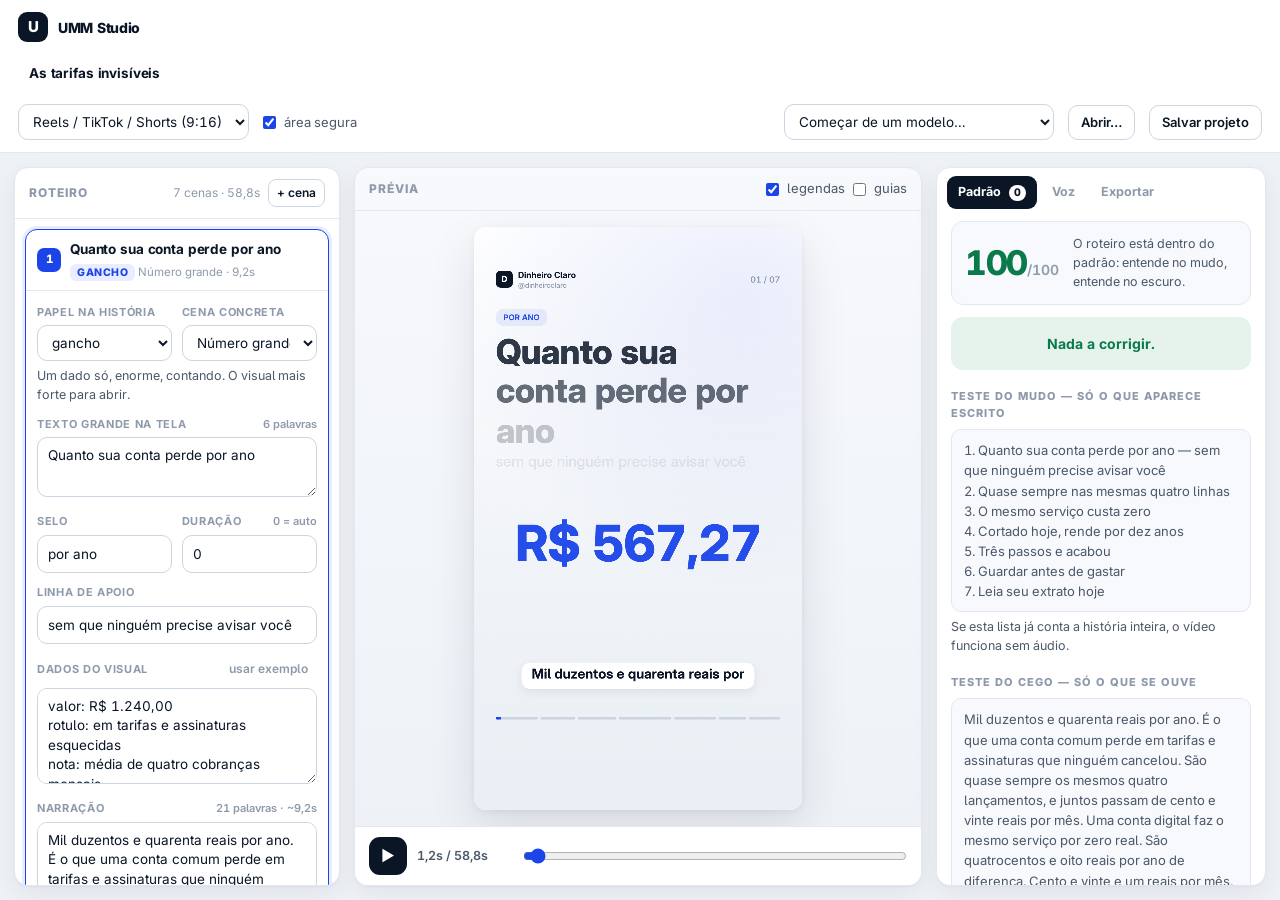
==== criador-de-video/index.html @ 7607dc15 "Adicionar UMM Studio, criador de vídeos fintech faceless Ferramenta estática em criador-de-video/ qu" ====
<!DOCTYPE html>
<html lang="pt-BR">
<head>
<meta charset="UTF-8"/>
<meta name="viewport" content="width=device-width,initial-scale=1"/>
<title>UMM Studio — criador de vídeos fintech</title>
<meta name="description" content="Criador de vídeos verticais faceless com estética fintech clara: texto grande em português, cenas concretas e narração gratuita."/>
<link rel="preconnect" href="https://fonts.googleapis.com"/>
<link rel="preconnect" href="https://fonts.gstatic.com" crossorigin/>
<link href="https://fonts.googleapis.com/css2?family=Inter:wght@400;500;600;700;800&display=swap" rel="stylesheet"/>
<link rel="stylesheet" href="estilo.css"/>
</head>
<body>

<div class="app">

  <header class="topo">
    <div class="marca"><span class="selo">U</span> UMM Studio</div>
    <input class="titulo-projeto" id="titulo-projeto" type="text" value="Novo vídeo" aria-label="Título do projeto"/>
    <select id="formato" style="width:auto" aria-label="Formato"></select>
    <label class="opcao-linha" style="margin:0" title="Reserva as áreas que o Instagram cobre com a própria interface">
      <input type="checkbox" id="area-segura" checked/> área segura
    </label>
    <div class="espaco"></div>
    <select id="modelos" style="width:auto" aria-label="Modelos de roteiro"></select>
    <button class="btn" id="btn-abrir">Abrir…</button>
    <button class="btn" id="btn-salvar">Salvar projeto</button>
    <input type="file" id="arquivo-projeto" accept="application/json" hidden/>
  </header>

  <main class="grade">

    <!-- ------------------- ROTEIRO ------------------- -->
    <section class="painel">
      <header>
        <h2>Roteiro</h2>
        <div class="espaco"></div>
        <span id="resumo-roteiro" style="font-size:12px;color:var(--tinta3)"></span>
        <button class="btn mini" id="btn-add-cena">+ cena</button>
      </header>
      <div class="rolagem"><div class="lista-cenas" id="lista-cenas"></div></div>
    </section>

    <!-- ------------------- PALCO ------------------- -->
    <section class="painel palco">
      <header>
        <h2>Prévia</h2>
        <div class="espaco"></div>
        <label class="opcao-linha" style="margin:0"><input type="checkbox" id="ver-legendas" checked/> legendas</label>
        <label class="opcao-linha" style="margin:0"><input type="checkbox" id="ver-guias"/> guias</label>
      </header>
      <div class="area"><canvas id="tela" width="1080" height="1920"></canvas></div>
      <div class="transporte">
        <button class="tocar" id="btn-tocar" aria-label="Reproduzir">▶</button>
        <span class="tempo" id="tempo">0,0s / 0,0s</span>
        <input type="range" id="linha-tempo" min="0" max="1000" value="0" step="1" aria-label="Linha do tempo"/>
      </div>
    </section>

    <!-- ------------------- PAINEL DIREITO ------------------- -->
    <section class="painel">
      <div class="abas">
        <button class="aba ativa" data-aba="padrao">Padrão <span class="badge" id="badge-padrao" hidden>0</span></button>
        <button class="aba" data-aba="voz">Voz</button>
        <button class="aba" data-aba="exportar">Exportar</button>
      </div>
      <div class="rolagem">

        <!-- PADRÃO -->
        <div class="conteudo-aba" id="aba-padrao">
          <div class="nota">
            <div class="valor" id="nota-valor">—<small>/100</small></div>
            <div class="desc" id="nota-desc">Escreva o roteiro e o verificador acompanha.</div>
          </div>
          <div id="lista-regras"></div>

          <h3 class="secao">Teste do mudo — só o que aparece escrito</h3>
          <div class="leitura" id="leitura-muda"></div>
          <p class="ajuda">Se esta lista já conta a história inteira, o vídeo funciona sem áudio.</p>

          <h3 class="secao">Teste do cego — só o que se ouve</h3>
          <div class="leitura" id="leitura-cega"></div>
          <p class="ajuda">Leia em voz alta de olhos fechados. Se faltar informação, a narração está apoiada na imagem.</p>
        </div>

        <!-- VOZ -->
        <div class="conteudo-aba oculto" id="aba-voz">
          <h3 class="secao">Narração gratuita</h3>
          <label class="campo"><span>Como gerar o áudio</span>
            <select id="provedor-voz">
              <option value="nenhum">Sem narração — vídeo mudo com legenda</option>
              <option value="piper">Piper no navegador (pt-BR, grátis, offline depois do 1º uso)</option>
              <option value="arquivos">Subir meus áudios por cena</option>
            </select>
          </label>

          <div id="bloco-piper" hidden>
            <label class="campo"><span>Voz</span>
              <select id="voz-id"></select>
            </label>
            <p class="ajuda">O modelo tem cerca de 60 MB e é baixado uma única vez. Depois disso funciona sem internet.</p>
            <div class="grupo-botoes" style="margin-top:10px">
              <button class="btn primario" id="btn-gerar-voz">Gerar narração de todas as cenas</button>
            </div>
            <div class="barra" id="barra-voz" hidden><i></i></div>
            <div id="status-voz"></div>
          </div>

          <div id="bloco-arquivos" hidden>
            <p class="ajuda">Suba um arquivo por cena (WAV, MP3 ou M4A). A duração de cada cena passa a seguir o áudio.
              O botão fica dentro de cada cena, no roteiro.</p>
            <div class="aviso-caixa">Para gerar esses arquivos de graça, veja <code>ferramentas/tts-edge.mjs</code> no repositório: usa as vozes neurais do Edge, em português, sem chave nem cadastro.</div>
          </div>

          <h3 class="secao">Ouvir enquanto escreve</h3>
          <p class="ajuda">A voz do próprio sistema lê a cena selecionada. Serve para conferir o ritmo — o navegador não permite gravar esse áudio, então ele <b>não</b> entra no arquivo exportado.</p>
          <div class="grupo-botoes" style="margin-top:8px">
            <button class="btn" id="btn-ouvir-cena">Ouvir a cena selecionada</button>
            <button class="btn fantasma" id="btn-parar-voz">Parar</button>
          </div>

          <h3 class="secao">Narração pronta</h3>
          <div id="estado-narracao" class="aviso-caixa">Nenhuma cena tem áudio ainda.</div>
          <div class="grupo-botoes" style="margin-top:10px">
            <button class="btn" id="btn-baixar-wav">Baixar narração (.wav)</button>
            <button class="btn fantasma" id="btn-limpar-voz">Remover todos os áudios</button>
          </div>
        </div>

        <!-- EXPORTAR -->
        <div class="conteudo-aba oculto" id="aba-exportar">
          <h3 class="secao">Vídeo</h3>
          <div class="grupo-botoes">
            <button class="btn acento" id="btn-mp4">Exportar exato (recomendado)</button>
            <button class="btn" id="btn-gravar">Gravar em tempo real</button>
            <button class="btn" id="btn-quadros">Quadros PNG (.zip) para ffmpeg</button>
          </div>
          <div class="barra" id="barra-export" hidden><i></i></div>
          <div id="status-export"></div>
          <p class="ajuda"><b>Exportar exato</b> codifica quadro a quadro com WebCodecs (Chrome, Edge, Opera) e empacota em WebM/VP9 com código do próprio repositório — sem CDN, funciona offline. É a melhor qualidade e não depende do computador dar conta em tempo real. <b>Gravar</b> funciona em qualquer navegador e costuma sair em MP4, mas leva o tempo do vídeo e a aba precisa ficar visível.</p>

          <h3 class="secao">Texto</h3>
          <div class="grupo-botoes">
            <button class="btn" id="btn-srt">Legendas (.srt)</button>
            <button class="btn" id="btn-roteiro">Roteiro (.md)</button>
            <button class="btn" id="btn-json">Projeto (.json)</button>
          </div>

          <h3 class="secao">Qualidade</h3>
          <div class="linha-campos">
            <label class="campo" style="margin-top:0"><span>Quadros por segundo</span>
              <select id="fps"><option>24</option><option selected>30</option><option>60</option></select>
            </label>
            <label class="campo" style="margin-top:0"><span>Legendas no vídeo</span>
              <select id="legendas-export"><option value="1" selected>Gravadas</option><option value="0">Sem legenda</option></select>
            </label>
          </div>
          <p class="ajuda">Legendas gravadas garantem que o vídeo se entenda no mudo mesmo onde a plataforma não gera legenda automática. O arquivo <code>.srt</code> continua servindo para acessibilidade.</p>
        </div>

      </div>
    </section>

  </main>
</div>

<script src="js/base.js"></script>
<script src="js/visuais.js"></script>
<script src="js/motor.js"></script>
<script src="js/webm.js"></script>
<script src="js/padrao.js"></script>
<script src="js/voz.js"></script>
<script src="js/exportar.js"></script>
<script src="js/modelos.js"></script>
<script src="js/app.js"></script>
</body>
</html>
---- criador-de-video/estilo.css ----
/* UMM Studio — a interface usa a mesma linguagem visual do vídeo:
   porcelana, cartão branco, sombra baixa, um acento por vez. */

:root{
  --fundo:#EEF2F7;
  --cartao:#FFFFFF;
  --cartao2:#F7F9FC;
  --tinta:#0A1526;
  --tinta2:#4B5869;
  --tinta3:#8E9AAB;
  --linha:#E2E8F0;
  --linha2:#CBD5E1;
  --acento:#0B7A4B;
  --acentoSuave:#E6F3EC;
  --dado:#1B45E8;
  --dadoSuave:#E9EDFF;
  --alerta:#C0341C;
  --alertaSuave:#FBEBE7;
  --sombra:0 1px 2px rgba(10,21,38,.04), 0 8px 24px rgba(10,21,38,.06);
  --sombra2:0 2px 6px rgba(10,21,38,.06), 0 18px 48px rgba(10,21,38,.10);
  --raio:14px;
  --fonte:Inter,"Plus Jakarta Sans",system-ui,-apple-system,"Segoe UI",Roboto,Arial,sans-serif;
}

*{box-sizing:border-box;margin:0;padding:0}
html,body{height:100%}
body{
  background:var(--fundo);color:var(--tinta);font-family:var(--fonte);
  font-size:14px;line-height:1.5;-webkit-font-smoothing:antialiased;
  font-feature-settings:"tnum" 1,"cv05" 1;
}
button,input,select,textarea{font:inherit;color:inherit}

/* ---------------- estrutura ---------------- */
.app{display:flex;flex-direction:column;height:100vh;min-height:0}

.topo{
  display:flex;align-items:center;gap:14px;flex-wrap:wrap;
  padding:12px 18px;background:var(--cartao);border-bottom:1px solid var(--linha);
}
.marca{display:flex;align-items:center;gap:10px;font-weight:800;letter-spacing:-.02em}
.marca .selo{
  width:30px;height:30px;border-radius:9px;background:var(--tinta);color:#fff;
  display:grid;place-items:center;font-size:15px;font-weight:800
}
#modelos{max-width:270px}
.topo .titulo-projeto{
  border:1px solid transparent;background:transparent;border-radius:9px;
  padding:6px 10px;font-weight:700;min-width:210px;letter-spacing:-.01em
}
.topo .titulo-projeto:hover{background:var(--cartao2)}
.topo .titulo-projeto:focus{outline:none;background:#fff;border-color:var(--linha2)}
.espaco{flex:1}

.grade{
  flex:1;min-height:0;display:grid;
  grid-template-columns:minmax(320px,26%) minmax(360px,1fr) minmax(330px,26%);
  gap:14px;padding:14px;
}
.painel{
  background:var(--cartao);border:1px solid var(--linha);border-radius:var(--raio);
  box-shadow:var(--sombra);display:flex;flex-direction:column;min-height:0;overflow:hidden
}
.painel > header{
  padding:11px 14px;border-bottom:1px solid var(--linha);
  display:flex;align-items:center;gap:8px;flex-shrink:0
}
.painel > header h2{font-size:12px;font-weight:800;letter-spacing:.09em;text-transform:uppercase;color:var(--tinta3)}
.rolagem{overflow:auto;min-height:0;flex:1}

/* ---------------- controles ---------------- */
.btn{
  border:1px solid var(--linha2);background:#fff;border-radius:10px;
  padding:7px 12px;font-weight:600;font-size:13px;cursor:pointer;
  transition:background .12s,border-color .12s,transform .06s;white-space:nowrap
}
.btn:hover{background:var(--cartao2);border-color:var(--tinta3)}
.btn:active{transform:translateY(1px)}
.btn:disabled{opacity:.45;cursor:not-allowed}
.btn.primario{background:var(--tinta);border-color:var(--tinta);color:#fff}
.btn.primario:hover{background:#16233a}
.btn.acento{background:var(--acento);border-color:var(--acento);color:#fff}
.btn.acento:hover{filter:brightness(1.08)}
.btn.mini{padding:4px 8px;font-size:12px;border-radius:8px}
.btn.fantasma{border-color:transparent;background:transparent}
.btn.fantasma:hover{background:var(--cartao2);border-color:var(--linha)}

label.campo{display:block;margin:11px 0 0}
label.campo > span{
  display:flex;justify-content:space-between;align-items:baseline;gap:8px;
  font-size:11px;font-weight:700;letter-spacing:.06em;text-transform:uppercase;
  color:var(--tinta3);margin-bottom:5px
}
label.campo em{font-style:normal;font-weight:600;text-transform:none;letter-spacing:0;color:var(--tinta3)}
input[type=text],input[type=number],select,textarea{
  width:100%;border:1px solid var(--linha2);background:#fff;border-radius:10px;
  padding:8px 10px;font-size:13.5px
}
textarea{resize:vertical;min-height:60px;line-height:1.45}
input:focus,select:focus,textarea:focus{outline:none;border-color:var(--dado);box-shadow:0 0 0 3px var(--dadoSuave)}
.linha-campos{display:grid;grid-template-columns:1fr 1fr;gap:10px}

/* ---------------- lista de cenas ---------------- */
.lista-cenas{padding:10px}
.cena{
  border:1px solid var(--linha);border-radius:12px;background:#fff;margin-bottom:8px;
  transition:border-color .12s,box-shadow .12s
}
.cena:hover{border-color:var(--linha2)}
.cena.ativa{border-color:var(--dado);box-shadow:0 0 0 3px var(--dadoSuave)}
.cena .cabeca{display:flex;align-items:center;gap:9px;padding:9px 11px;cursor:pointer}
.cena .num{
  width:24px;height:24px;border-radius:7px;background:var(--cartao2);color:var(--tinta2);
  display:grid;place-items:center;font-size:11.5px;font-weight:800;flex-shrink:0
}
.cena.ativa .num{background:var(--dado);color:#fff}
.cena .resumo{flex:1;min-width:0}
.cena .resumo b{display:block;font-size:13.5px;font-weight:700;letter-spacing:-.01em;
  overflow:hidden;text-overflow:ellipsis;white-space:nowrap}
.cena .resumo b.vazio{color:var(--tinta3);font-weight:500;font-style:italic}
.cena .resumo small{color:var(--tinta3);font-size:11.5px}
.cena .aviso-ponto{width:7px;height:7px;border-radius:50%;flex-shrink:0}
.cena .aviso-ponto.erro{background:var(--alerta)}
.cena .aviso-ponto.aviso{background:#C98A16}
.cena .corpo{padding:2px 11px 12px;border-top:1px solid var(--linha)}
.cena .acoes{display:flex;gap:5px;margin-top:12px;flex-wrap:wrap}

.tipo-chip{
  font-size:10.5px;font-weight:800;letter-spacing:.05em;text-transform:uppercase;
  padding:2px 7px;border-radius:6px;background:var(--cartao2);color:var(--tinta2)
}
.tipo-chip.gancho{background:var(--dadoSuave);color:var(--dado)}
.tipo-chip.cta{background:var(--acentoSuave);color:var(--acento)}
.tipo-chip.alerta{background:var(--alertaSuave);color:var(--alerta)}

/* ---------------- palco ---------------- */
.palco{background:linear-gradient(180deg,#F7F9FC,#EDF1F6)}
.palco .area{
  flex:1;min-height:0;display:grid;place-items:center;padding:16px;overflow:hidden
}
#tela{
  /* largura e altura em CSS são definidas pelo app, para não distorcer a proporção */
  max-width:100%;max-height:100%;width:auto;height:auto;
  border-radius:12px;box-shadow:var(--sombra2);background:#fff;display:block
}
.transporte{
  display:flex;align-items:center;gap:10px;padding:10px 14px;
  border-top:1px solid var(--linha);background:var(--cartao);flex-shrink:0
}
.transporte .tempo{font-variant-numeric:tabular-nums;font-size:12.5px;color:var(--tinta2);font-weight:600;min-width:96px}
#linha-tempo{flex:1;accent-color:var(--dado)}
.tocar{
  width:38px;height:38px;border-radius:11px;border:none;background:var(--tinta);color:#fff;
  display:grid;place-items:center;cursor:pointer;font-size:15px;flex-shrink:0
}
.tocar:hover{background:#16233a}

/* ---------------- abas ---------------- */
.abas{display:flex;gap:4px;padding:8px 10px 0;flex-shrink:0}
.aba{
  border:none;background:transparent;padding:7px 11px;border-radius:9px;
  font-size:12.5px;font-weight:700;color:var(--tinta3);cursor:pointer
}
.aba:hover{background:var(--cartao2);color:var(--tinta2)}
.aba.ativa{background:var(--tinta);color:#fff}
.aba .badge{
  display:inline-block;min-width:17px;padding:0 4px;margin-left:5px;border-radius:9px;
  background:var(--alerta);color:#fff;font-size:10.5px;font-weight:800;text-align:center
}
.aba.ativa .badge{background:#fff;color:var(--tinta)}
.conteudo-aba{padding:12px 14px 18px}
.conteudo-aba.oculto{display:none}

/* ---------------- padrão ---------------- */
.nota{
  display:flex;align-items:center;gap:14px;padding:13px;border-radius:12px;
  background:var(--cartao2);border:1px solid var(--linha);margin-bottom:12px
}
.nota .valor{font-size:34px;font-weight:800;letter-spacing:-.04em;line-height:1}
.nota .valor small{font-size:14px;font-weight:600;color:var(--tinta3);letter-spacing:0}
.nota .desc{font-size:12.5px;color:var(--tinta2);flex:1}

.regra{
  border:1px solid var(--linha);border-left:3px solid var(--linha2);
  border-radius:10px;padding:9px 11px;margin-bottom:7px;background:#fff;cursor:pointer
}
.regra:hover{background:var(--cartao2)}
.regra.erro{border-left-color:var(--alerta)}
.regra.aviso{border-left-color:#C98A16}
.regra .msg{font-weight:650;font-size:13px;letter-spacing:-.005em}
.regra .como{font-size:12.5px;color:var(--tinta2);margin-top:3px}
.regra .marca-regra{
  font-size:10px;font-weight:800;letter-spacing:.07em;text-transform:uppercase;
  color:var(--tinta3);margin-bottom:3px
}
.tudo-certo{
  padding:16px;border-radius:12px;background:var(--acentoSuave);
  color:var(--acento);font-weight:700;text-align:center
}

.leitura{
  background:var(--cartao2);border:1px solid var(--linha);border-radius:10px;
  padding:10px 12px;font-size:13px;white-space:pre-wrap;line-height:1.55;color:var(--tinta2)
}
h3.secao{
  font-size:11px;font-weight:800;letter-spacing:.09em;text-transform:uppercase;
  color:var(--tinta3);margin:18px 0 8px
}
h3.secao:first-child{margin-top:0}
p.ajuda{font-size:12.5px;color:var(--tinta2);margin:6px 0 0}
p.ajuda code{background:var(--cartao2);border:1px solid var(--linha);border-radius:5px;padding:1px 5px;font-size:12px}

/* ---------------- progresso / avisos ---------------- */
.barra{height:6px;border-radius:3px;background:var(--linha);overflow:hidden;margin-top:8px}
.barra i{display:block;height:100%;background:var(--dado);width:0;transition:width .2s}
.aviso-caixa{
  border-radius:10px;padding:10px 12px;font-size:12.5px;margin-top:10px;
  background:var(--dadoSuave);color:#12307f;border:1px solid #C9D4FF
}
.aviso-caixa.erro{background:var(--alertaSuave);color:#8a2413;border-color:#F3C9BF}
.aviso-caixa.ok{background:var(--acentoSuave);color:#075436;border-color:#BFE3D2}

.grupo-botoes{display:flex;flex-direction:column;gap:7px}
.opcao-linha{display:flex;align-items:center;gap:8px;margin-top:8px;font-size:13px;color:var(--tinta2)}
.opcao-linha input[type=checkbox]{width:auto;accent-color:var(--dado)}

/* ---------------- responsivo ---------------- */
@media (max-width:1180px){
  .grade{grid-template-columns:1fr;grid-template-rows:auto minmax(420px,1fr) auto;overflow:auto}
  .painel{max-height:none}
  .rolagem{overflow:visible}
}
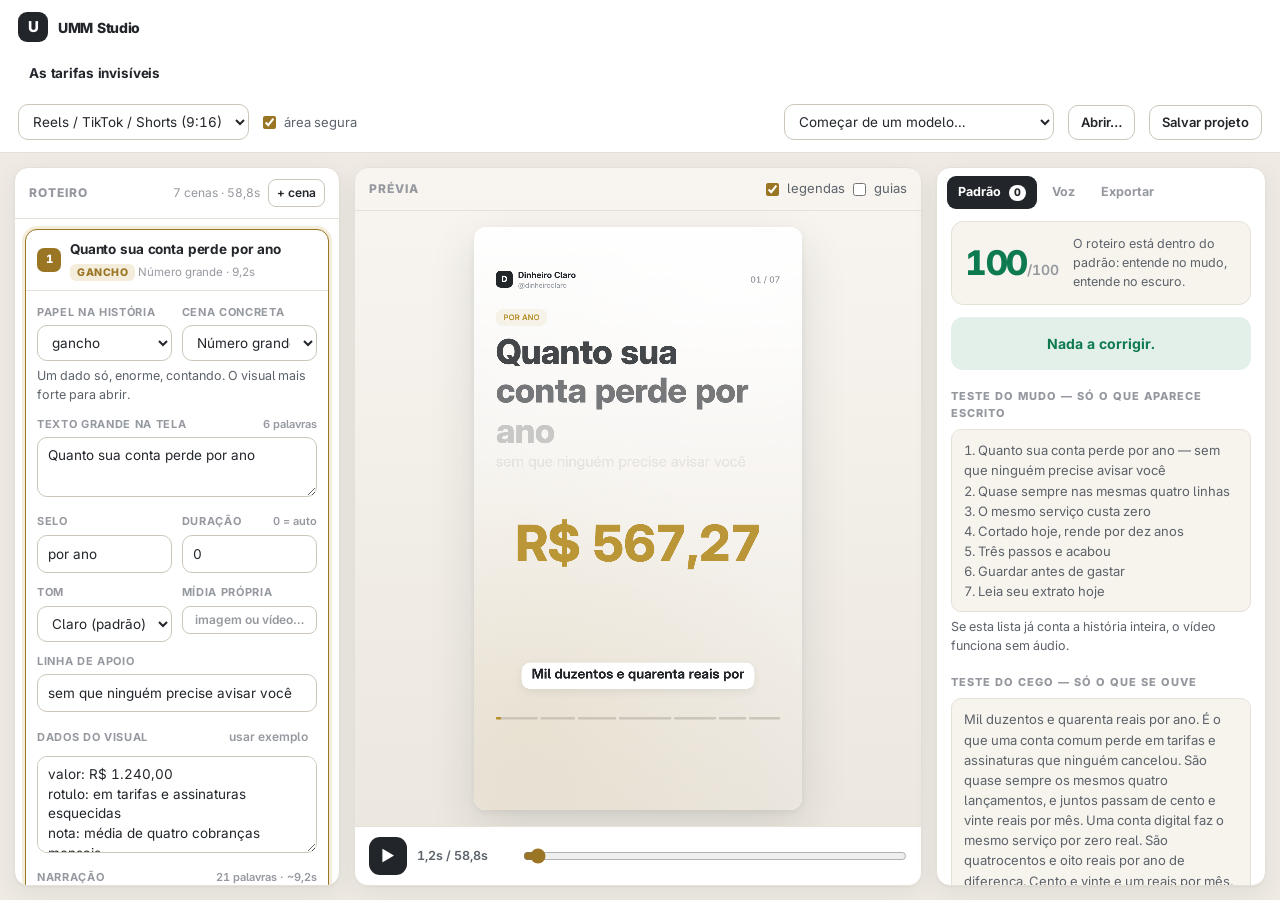
==== commit c351e3ed: "Puxar a direção de arte para a linha da referência e aceitar mídia própria A referência é uma geraçã" ====
--- a/criador-de-video/index.html
+++ b/criador-de-video/index.html
@@ -146,15 +146,21 @@
             <button class="btn" id="btn-json">Projeto (.json)</button>
           </div>
 
-          <h3 class="secao">Qualidade</h3>
+          <h3 class="secao">Qualidade <em style="float:right;font-style:normal;text-transform:none;letter-spacing:0" id="resolucao"></em></h3>
           <div class="linha-campos">
             <label class="campo" style="margin-top:0"><span>Quadros por segundo</span>
               <select id="fps"><option>24</option><option selected>30</option><option>60</option></select>
             </label>
-            <label class="campo" style="margin-top:0"><span>Legendas no vídeo</span>
-              <select id="legendas-export"><option value="1" selected>Gravadas</option><option value="0">Sem legenda</option></select>
+            <label class="campo" style="margin-top:0"><span>Resolução</span>
+              <select id="escala">
+                <option value="1" selected>Padrão (1080p)</option>
+                <option value="1.3333">2K (1440×2560)</option>
+              </select>
             </label>
           </div>
+          <label class="campo"><span>Legendas no vídeo</span>
+            <select id="legendas-export"><option value="1" selected>Gravadas</option><option value="0">Sem legenda</option></select>
+          </label>
           <p class="ajuda">Legendas gravadas garantem que o vídeo se entenda no mudo mesmo onde a plataforma não gera legenda automática. O arquivo <code>.srt</code> continua servindo para acessibilidade.</p>
         </div>
 
--- a/criador-de-video/estilo.css
+++ b/criador-de-video/estilo.css
@@ -2,22 +2,22 @@
    porcelana, cartão branco, sombra baixa, um acento por vez. */
 
 :root{
-  --fundo:#EEF2F7;
+  --fundo:#EFEBE4;
   --cartao:#FFFFFF;
-  --cartao2:#F7F9FC;
-  --tinta:#0A1526;
-  --tinta2:#4B5869;
-  --tinta3:#8E9AAB;
-  --linha:#E2E8F0;
-  --linha2:#CBD5E1;
-  --acento:#0B7A4B;
-  --acentoSuave:#E6F3EC;
-  --dado:#1B45E8;
-  --dadoSuave:#E9EDFF;
-  --alerta:#C0341C;
-  --alertaSuave:#FBEBE7;
-  --sombra:0 1px 2px rgba(10,21,38,.04), 0 8px 24px rgba(10,21,38,.06);
-  --sombra2:0 2px 6px rgba(10,21,38,.06), 0 18px 48px rgba(10,21,38,.10);
+  --cartao2:#F7F4EE;
+  --tinta:#22262B;
+  --tinta2:#5C626A;
+  --tinta3:#95999F;
+  --linha:#E5E0D8;
+  --linha2:#CCC5BA;
+  --acento:#0E7A50;
+  --acentoSuave:#E3F0E9;
+  --dado:#9A7524;
+  --dadoSuave:#F5EDDC;
+  --alerta:#A8391F;
+  --alertaSuave:#F7E7E1;
+  --sombra:0 1px 2px rgba(34,38,43,.05), 0 8px 24px rgba(34,38,43,.07);
+  --sombra2:0 2px 6px rgba(34,38,43,.07), 0 18px 48px rgba(34,38,43,.12);
   --raio:14px;
   --fonte:Inter,"Plus Jakarta Sans",system-ui,-apple-system,"Segoe UI",Roboto,Arial,sans-serif;
 }
@@ -134,7 +134,7 @@
 .tipo-chip.alerta{background:var(--alertaSuave);color:var(--alerta)}
 
 /* ---------------- palco ---------------- */
-.palco{background:linear-gradient(180deg,#F7F9FC,#EDF1F6)}
+.palco{background:linear-gradient(180deg,#F8F5F0,#EBE6DE)}
 .palco .area{
   flex:1;min-height:0;display:grid;place-items:center;padding:16px;overflow:hidden
 }
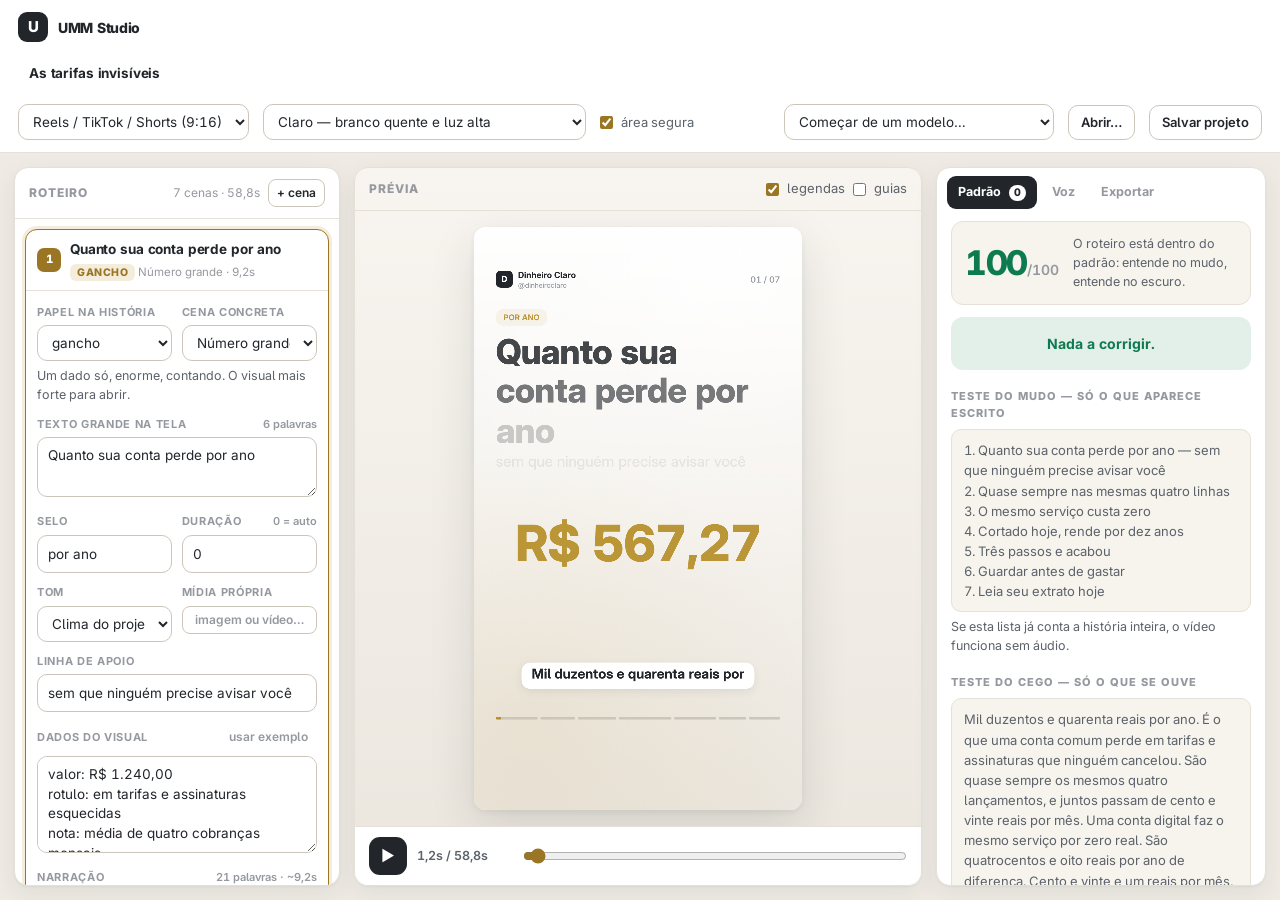
==== commit 4d445bc1: "Adicionar o clima grafite, meio-termo entre as duas referências As duas gerações de referência são o" ====
--- a/criador-de-video/index.html
+++ b/criador-de-video/index.html
@@ -18,6 +18,7 @@
     <div class="marca"><span class="selo">U</span> UMM Studio</div>
     <input class="titulo-projeto" id="titulo-projeto" type="text" value="Novo vídeo" aria-label="Título do projeto"/>
     <select id="formato" style="width:auto" aria-label="Formato"></select>
+    <select id="clima" style="width:auto" aria-label="Clima visual"></select>
     <label class="opcao-linha" style="margin:0" title="Reserva as áreas que o Instagram cobre com a própria interface">
       <input type="checkbox" id="area-segura" checked/> área segura
     </label>
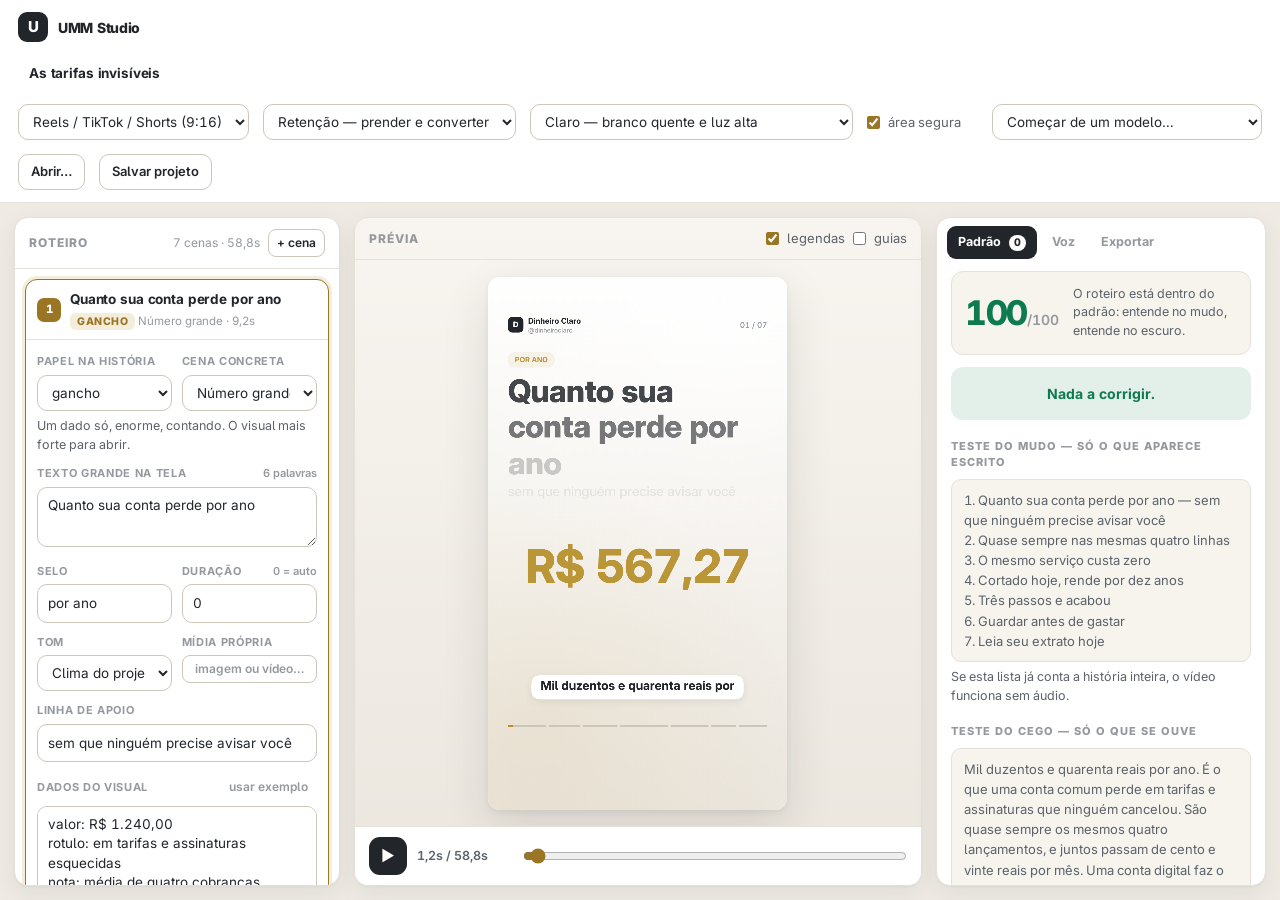
==== commit 253b4cae: "Adicionar o modo aula: estrutura, ritmo e verificador de didática O vídeo que prende e o vídeo que e" ====
--- a/criador-de-video/index.html
+++ b/criador-de-video/index.html
@@ -18,6 +18,7 @@
     <div class="marca"><span class="selo">U</span> UMM Studio</div>
     <input class="titulo-projeto" id="titulo-projeto" type="text" value="Novo vídeo" aria-label="Título do projeto"/>
     <select id="formato" style="width:auto" aria-label="Formato"></select>
+    <select id="modo" style="width:auto" aria-label="Modo do vídeo"></select>
     <select id="clima" style="width:auto" aria-label="Clima visual"></select>
     <label class="opcao-linha" style="margin:0" title="Reserva as áreas que o Instagram cobre com a própria interface">
       <input type="checkbox" id="area-segura" checked/> área segura
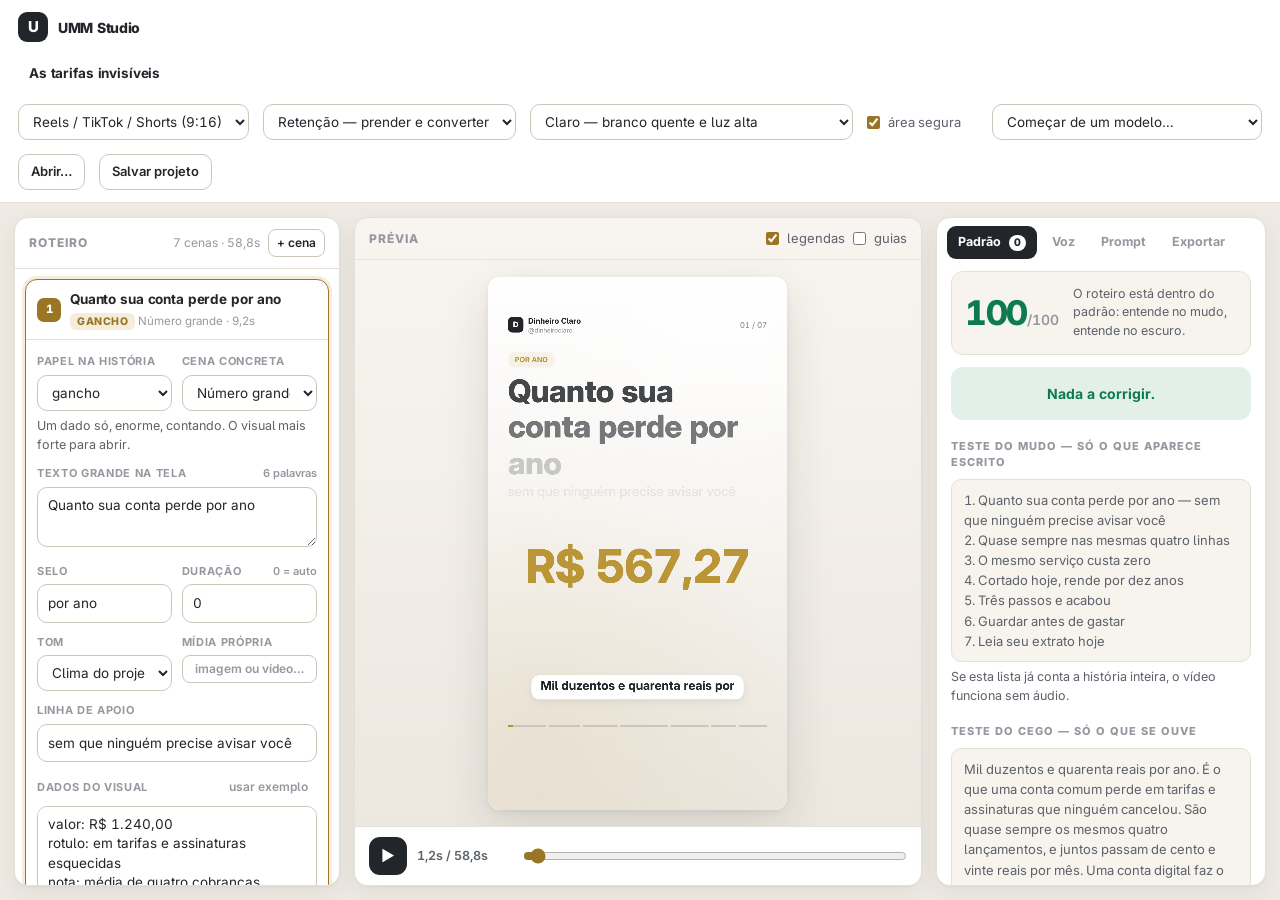
==== commit 85d8d393: "Gerar prompts de filmagem a partir do roteiro verificado Faltava a ponte entre o que o Studio verifi" ====
--- a/criador-de-video/index.html
+++ b/criador-de-video/index.html
@@ -64,6 +64,7 @@
       <div class="abas">
         <button class="aba ativa" data-aba="padrao">Padrão <span class="badge" id="badge-padrao" hidden>0</span></button>
         <button class="aba" data-aba="voz">Voz</button>
+        <button class="aba" data-aba="prompt">Prompt</button>
         <button class="aba" data-aba="exportar">Exportar</button>
       </div>
       <div class="rolagem">
@@ -74,6 +75,18 @@
             <div class="valor" id="nota-valor">—<small>/100</small></div>
             <div class="desc" id="nota-desc">Escreva o roteiro e o verificador acompanha.</div>
           </div>
+          <div id="bloco-curva" hidden>
+            <h3 class="secao">A curva do vídeo</h3>
+            <canvas id="curva" width="640" height="300"></canvas>
+            <div class="legenda-curva">
+              <span><i class="pt-atencao"></i> atenção — motivo para continuar</span>
+              <span><i class="pt-aprendizado"></i> aprendizado — o que a pessoa leva</span>
+            </div>
+            <div id="recursos-intersecao"></div>
+            <p class="ajuda">Onde as duas linhas caem juntas, a pessoa sai. Onde só uma sobe, o vídeo
+              está prendendo sem ensinar, ou ensinando para quem já foi embora.</p>
+          </div>
+
           <div id="lista-regras"></div>
 
           <h3 class="secao">Teste do mudo — só o que aparece escrito</h3>
@@ -127,6 +140,37 @@
             <button class="btn" id="btn-baixar-wav">Baixar narração (.wav)</button>
             <button class="btn fantasma" id="btn-limpar-voz">Remover todos os áudios</button>
           </div>
+        </div>
+
+        <!-- PROMPT -->
+        <div class="conteudo-aba oculto" id="aba-prompt">
+          <p class="ajuda">O roteiro já verificado vira prompt para o gerador de filmagem.
+            A filmagem sai <b>sem texto legível</b> — o texto grande, a legenda e a marca entram
+            aqui no Studio, onde o verificador cobra que o vídeo se entenda no mudo. Depois é só
+            trazer o arquivo de volta pelo botão <b>imagem ou vídeo…</b> de cada cena.</p>
+
+          <div id="diagnostico-prompt"></div>
+
+          <label class="campo"><span>O que gerar</span>
+            <select id="tipo-prompt">
+              <option value="inteiro">Vídeo inteiro, com o áudio como referência de tempo</option>
+              <option value="cena">Cena a cena — um clipe por cena</option>
+              <option value="imagem">Imagem de referência do estilo</option>
+            </select>
+          </label>
+
+          <div id="seletor-cena-prompt" hidden>
+            <label class="campo"><span>Cena</span><select id="cena-prompt"></select></label>
+          </div>
+
+          <div class="grupo-botoes" style="margin-top:12px">
+            <button class="btn primario" id="btn-copiar-prompt">Copiar</button>
+            <button class="btn" id="btn-baixar-prompts">Baixar todos os prompts (.md)</button>
+          </div>
+          <div id="status-prompt"></div>
+
+          <h3 class="secao">Prompt</h3>
+          <pre id="texto-prompt" class="prompt"></pre>
         </div>
 
         <!-- EXPORTAR -->
@@ -179,6 +223,7 @@
 <script src="js/padrao.js"></script>
 <script src="js/voz.js"></script>
 <script src="js/exportar.js"></script>
+<script src="js/prompts.js"></script>
 <script src="js/modelos.js"></script>
 <script src="js/app.js"></script>
 </body>
--- a/criador-de-video/estilo.css
+++ b/criador-de-video/estilo.css
@@ -230,3 +230,34 @@
   .painel{max-height:none}
   .rolagem{overflow:visible}
 }
+
+/* ---------------- curva do vídeo ---------------- */
+#curva{
+  width:100%;height:auto;display:block;border:1px solid var(--linha);
+  border-radius:10px;background:var(--cartao2)
+}
+.legenda-curva{display:flex;flex-wrap:wrap;gap:12px;margin:8px 0 4px;font-size:11.5px;color:var(--tinta2)}
+.legenda-curva i{display:inline-block;width:16px;height:3px;border-radius:2px;vertical-align:middle;margin-right:5px}
+.legenda-curva i.pt-atencao{background:var(--dado)}
+.legenda-curva i.pt-aprendizado{background:var(--acento)}
+.recursos{display:flex;flex-direction:column;gap:5px;margin-top:10px}
+.recurso{
+  display:flex;align-items:baseline;gap:8px;font-size:12.5px;
+  padding:6px 9px;border-radius:8px;border:1px solid var(--linha);background:#fff
+}
+.recurso.falta{background:var(--cartao2);color:var(--tinta3)}
+.recurso b{font-weight:700;font-size:12.5px}
+.recurso .marca{
+  width:15px;height:15px;border-radius:50%;flex-shrink:0;display:grid;place-items:center;
+  font-size:9.5px;font-weight:800;color:#fff;background:var(--acento);align-self:center
+}
+.recurso.falta .marca{background:var(--linha2);color:var(--tinta3)}
+.recurso small{color:var(--tinta3);font-size:11.5px}
+
+/* ---------------- prompts ---------------- */
+pre.prompt{
+  background:var(--cartao2);border:1px solid var(--linha);border-radius:10px;
+  padding:12px;font-family:ui-monospace,SFMono-Regular,Menlo,Consolas,monospace;
+  font-size:11.5px;line-height:1.55;white-space:pre-wrap;word-break:break-word;
+  color:var(--tinta2);max-height:420px;overflow:auto
+}
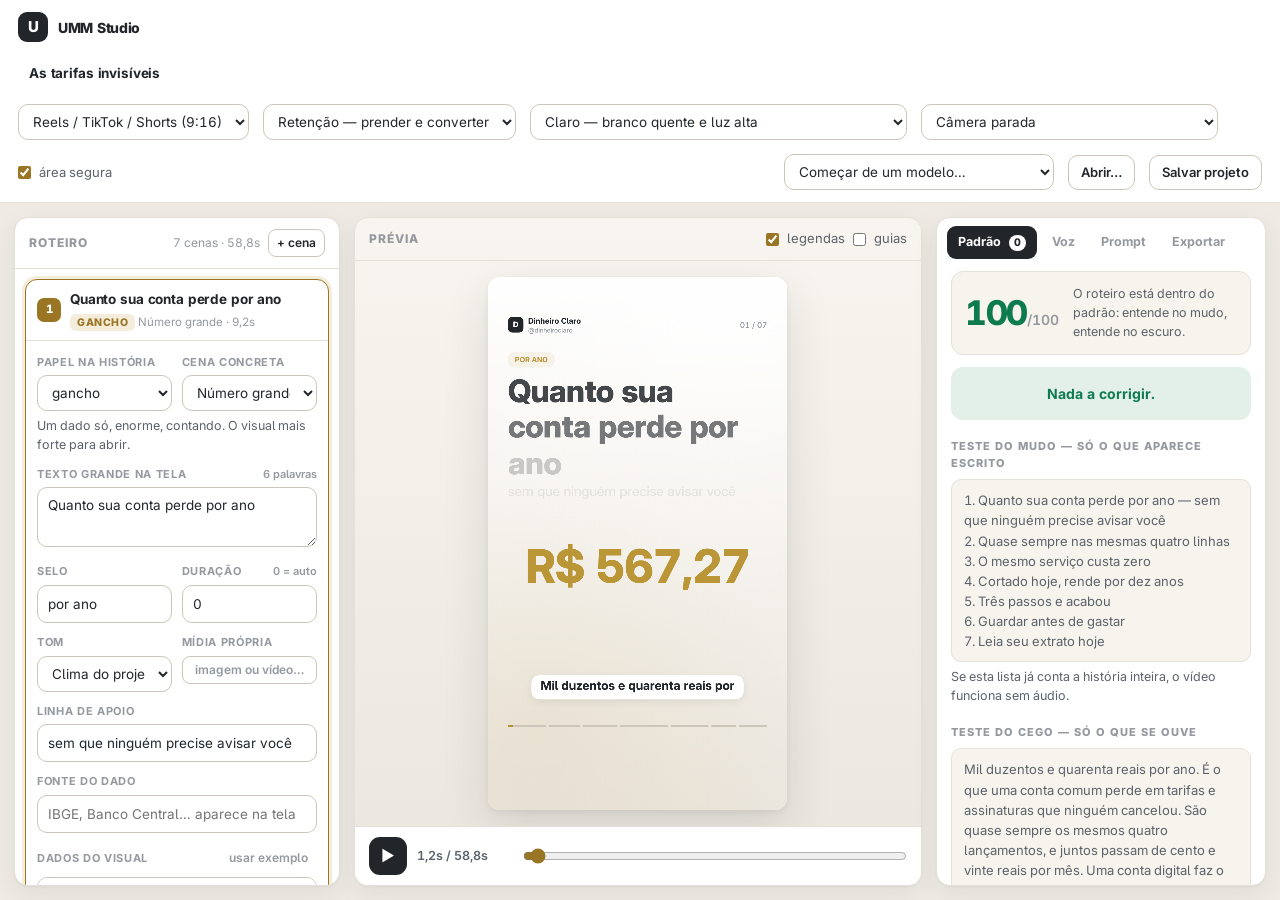
==== commit a183463b: "Adicionar clima editorial, sistema de câmera e a aula de inflação Consegui finalmente ver o vídeo de" ====
--- a/criador-de-video/index.html
+++ b/criador-de-video/index.html
@@ -20,6 +20,7 @@
     <select id="formato" style="width:auto" aria-label="Formato"></select>
     <select id="modo" style="width:auto" aria-label="Modo do vídeo"></select>
     <select id="clima" style="width:auto" aria-label="Clima visual"></select>
+    <select id="camera" style="width:auto" aria-label="Câmera"></select>
     <label class="opcao-linha" style="margin:0" title="Reserva as áreas que o Instagram cobre com a própria interface">
       <input type="checkbox" id="area-segura" checked/> área segura
     </label>
